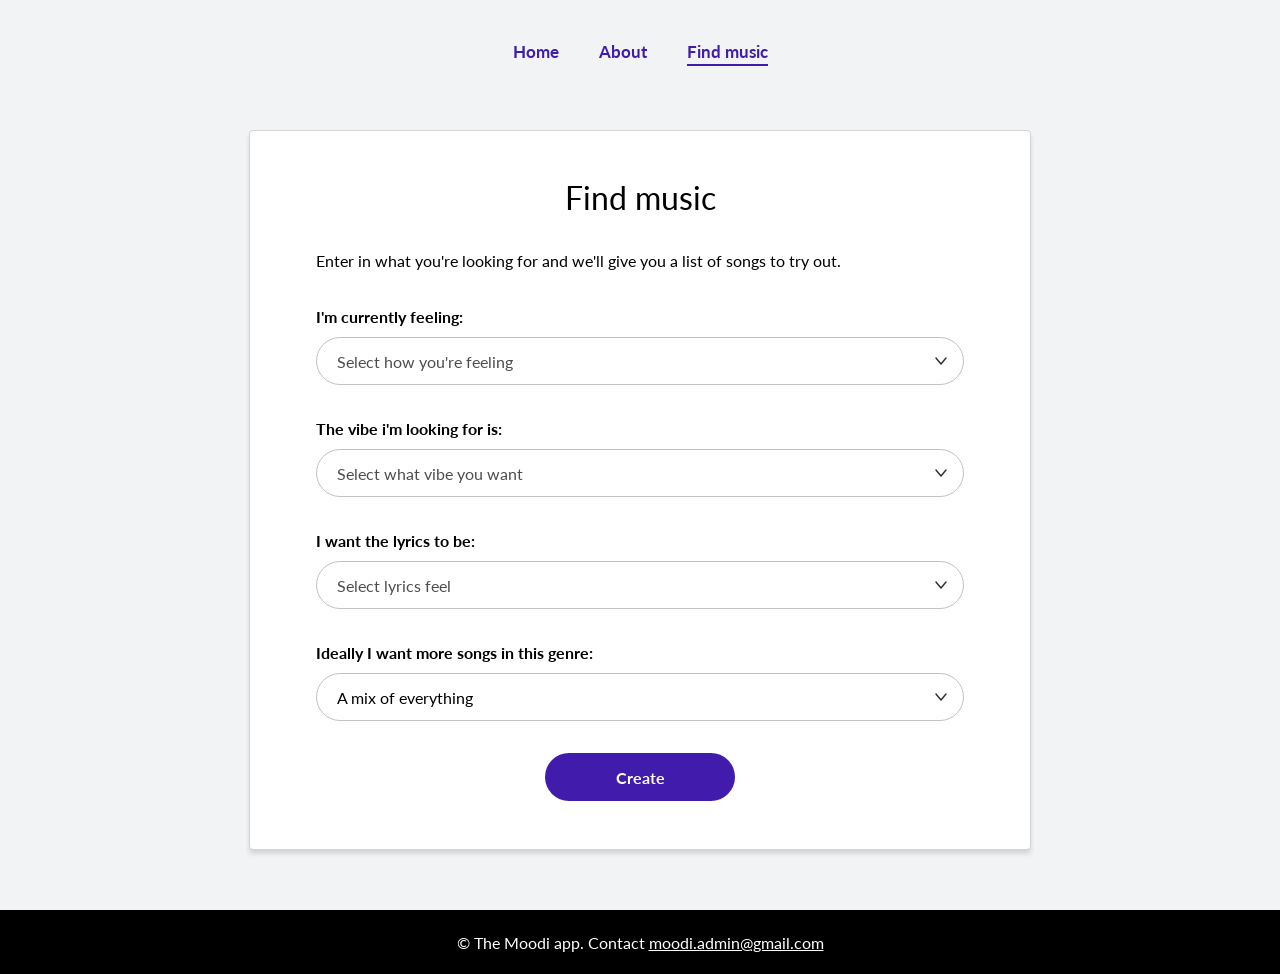
==== quiz.html @ 8cf7c904 "Add files via upload" ====
<!DOCTYPE html>
<html lang="en">
<head>
  <meta charset="UTF-8" />
  <meta name="viewport" content="width=device-width, initial-scale=1.0" />
  <title>Find Music — Moodi</title>
  <link rel="preconnect" href="https://fonts.googleapis.com" />
  <link rel="preconnect" href="https://fonts.gstatic.com" crossorigin />
  <link href="https://fonts.googleapis.com/css2?family=Lato:wght@400;700&display=swap" rel="stylesheet" />
  <link rel="stylesheet" href="css/quiz.css" />
</head>
<body>

  <header>
    <nav>
      <a href="index.html">Home</a>
      <a href="index.html#about">About</a>
      <a href="quiz.html" class="active">Find music</a>
    </nav>
  </header>

  <main>

    <!-- ── Quiz card ── -->
    <div class="card" id="quiz-card">
      <h1 class="card-title">Find music</h1>
      <p class="card-sub">Enter in what you're looking for and we'll give you a list of songs to try out.</p>

      <div class="fields">

        <div class="field">
          <label class="field-label" for="feeling">I'm currently feeling:</label>
          <select class="field-select" id="feeling">
            <option value="" disabled selected>Select how you're feeling</option>
            <option value="happy">Happy</option>
            <option value="sad">Sad</option>
            <option value="energetic">Energetic</option>
            <option value="calm">Calm</option>
            <option value="romantic">Romantic</option>
            <option value="anxious">Anxious</option>
            <option value="nostalgic">Nostalgic</option>
            <option value="angry">Fired Up</option>
            <option value="melancholic">Melancholic</option>
            <option value="confident">Confident</option>
            <option value="lonely">Lonely</option>
          </select>
          <span class="field-error" id="feeling-error">Please select an option</span>
        </div>

        <div class="field">
          <label class="field-label" for="vibe">The vibe i'm looking for is:</label>
          <select class="field-select" id="vibe">
            <option value="" disabled selected>Select what vibe you want</option>
            <option value="chill">Just chill</option>
            <option value="dance">Dance it out</option>
            <option value="focus">Focus / study</option>
            <option value="workout">Workout fuel</option>
            <option value="cry">Have a good cry</option>
            <option value="hype">Get hyped</option>
            <option value="sleep">Wind down / sleep</option>
            <option value="discover">Discover something new</option>
            <option value="throwback">Throwback vibes</option>
            <option value="drive">Late night drive</option>
          </select>
          <span class="field-error" id="vibe-error">Please select an option</span>
        </div>

        <div class="field">
          <label class="field-label" for="lyrics">I want the lyrics to be:</label>
          <select class="field-select" id="lyrics">
            <option value="" disabled selected>Select lyrics feel</option>
            <option value="emotional">Raw &amp; emotional</option>
            <option value="anthemic">Anthemic &amp; sing-along</option>
            <option value="dark">Dark &amp; introspective</option>
            <option value="angry">Angry &amp; aggressive</option>
            <option value="hopeful">Hopeful &amp; uplifting</option>
            <option value="poetic">Poetic &amp; abstract</option>
          </select>
          <span class="field-error" id="lyrics-error">Please select an option</span>
        </div>

        <div class="field">
          <label class="field-label" for="genre">Ideally I want more songs in this genre:</label>
          <select class="field-select selected" id="genre">
            <option value="all" selected>A mix of everything</option>
            <option value="pop_punk">Pop punk</option>
            <option value="emo">Emo</option>
            <option value="metalcore">Metalcore</option>
            <option value="metal">Metal</option>
            <option value="alt_rock">Alt rock</option>
            <option value="emo_pop">Emo pop</option>
          </select>
        </div>

      </div>

      <button class="btn-create" id="btn-create">
        <span class="btn-create-text">Create</span>
        <span class="btn-create-loading" aria-hidden="true">
          <span class="soundbar-bar"></span>
          <span class="soundbar-bar"></span>
          <span class="soundbar-bar"></span>
          <span class="soundbar-bar"></span>
        </span>
      </button>
    </div>

    <!-- ── Results card ── -->
    <div class="results-card" id="results-card">
      <div class="results-header">
        <h2 class="results-title">Your song recommendations</h2>
        <div class="results-sub-group">
          <p class="results-sub">Tap any card to open a song on Spotify</p>
          <div class="results-tags" id="results-tags"></div>
        </div>
      </div>

      <div class="song-grid" id="song-grid"></div>

      <div class="results-actions">
        <button class="btn-back" id="btn-back">← Start over</button>
      </div>
    </div>

  </main>

  <footer>
    <p>© The Moodi app. Contact <a href="mailto:moodi.admin@gmail.com">moodi.admin@gmail.com</a></p>
  </footer>

  <script src="js/quiz.js"></script>
</body>
</html>
---- css/quiz.css ----
*, *::before, *::after { box-sizing: border-box; margin: 0; padding: 0; }

body {
  font-family: 'Lato', sans-serif;
  background: #f2f3f4;
  color: #000;
  min-height: 100vh;
  display: flex;
  flex-direction: column;
}

a { color: inherit; text-decoration: none; }

/* ── Header ── */
header {
  background: #f2f3f4;
  height: 106px;
  display: flex;
  align-items: center;
  justify-content: center;
  flex-shrink: 0;
}

nav {
  display: flex;
  gap: 40px;
  align-items: center;
}

nav a {
  font-size: 17px;
  font-weight: 700;
  color: #411bab;
  border-bottom: 2px solid transparent;
  padding-bottom: 2px;
  transition: border-color 0.2s;
}

nav a:hover { border-bottom-color: #411bab; }
nav a.active { border-bottom-color: #411bab; }

/* ── Main ── */
main {
  flex: 1;
  display: flex;
  align-items: flex-start;
  justify-content: center;
  padding: 24px 24px 60px;
}

/* ── Quiz card ── */
.card {
  background: #fff;
  border: 1px solid #d4d4d4;
  border-radius: 4px;
  box-shadow: 0px 4px 4px rgba(0, 0, 0, 0.12);
  width: 100%;
  max-width: 782px;
  padding: 48px 66px;
  display: flex;
  flex-direction: column;
  align-items: center;
  gap: 32px;
}

.card-title {
  font-size: 32px;
  font-weight: 400;
  color: #000;
  text-align: center;
  line-height: 1.2;
}

.card-sub {
  font-size: 16px;
  font-weight: 400;
  color: #000;
  text-align: left;
  line-height: 1.5;
  width: 100%;
}

/* ── Form fields ── */
.fields {
  display: flex;
  flex-direction: column;
  gap: 32px;
  width: 100%;
}

.field {
  display: flex;
  flex-direction: column;
  gap: 8px;
}

.field-label {
  font-size: 16px;
  font-weight: 700;
  color: #000;
  line-height: 1.5;
}

.field-select {
  width: 100%;
  height: 48px;
  border: 1px solid #c2c2c2;
  border-radius: 9999px;
  background: #fff;
  padding: 0 20px;
  font-family: 'Lato', sans-serif;
  font-size: 16px;
  font-weight: 400;
  color: #4d4d4d;
  appearance: none;
  -webkit-appearance: none;
  background-image: url("data:image/svg+xml,%3Csvg width='12' height='8' viewBox='0 0 12 8' fill='none' xmlns='http://www.w3.org/2000/svg'%3E%3Cpath d='M1 1L6 7L11 1' stroke='%23333' stroke-width='1.5' stroke-linecap='round' stroke-linejoin='round'/%3E%3C/svg%3E");
  background-repeat: no-repeat;
  background-position: right 16px center;
  cursor: pointer;
  transition: border-color 0.2s;
}

.field-select:focus {
  outline: none;
  border-color: #411bab;
}

.field-select.selected { color: #000; }

.field-select.error { border-color: #cf150a; }

.field-error {
  font-size: 17px;
  font-weight: 400;
  color: #cf150a;
  line-height: 1.5;
  display: none;
}

.field-error.visible { display: block; }

/* ── Create button ── */
.btn-create {
  width: 190px;
  height: 48px;
  background: #411bab;
  border: none;
  border-radius: 9999px;
  font-family: 'Lato', sans-serif;
  font-size: 16px;
  font-weight: 700;
  color: #fff;
  cursor: pointer;
  transition: opacity 0.2s;
  display: inline-flex;
  align-items: center;
  justify-content: center;
}

.btn-create:hover { opacity: 0.85; }
.btn-create:disabled { opacity: 1; cursor: not-allowed; }

.btn-create-loading {
  display: none;
  align-items: flex-end;
  gap: 3px;
  height: 22px;
}

.btn-create.loading .btn-create-text { display: none; }
.btn-create.loading .btn-create-loading { display: inline-flex; }
.btn-create.loading { opacity: 1; }

/* ── Soundbar animation ── */
.soundbar-bar {
  width: 3px;
  border-radius: 2px;
  background: #fff;
  transform-origin: bottom;
  animation: soundbar 0.7s ease-in-out infinite alternate;
}

.soundbar-bar:nth-child(1) { height: 10px; animation-delay: 0.00s; }
.soundbar-bar:nth-child(2) { height: 22px; animation-delay: 0.20s; }
.soundbar-bar:nth-child(3) { height: 16px; animation-delay: 0.10s; }
.soundbar-bar:nth-child(4) { height: 20px; animation-delay: 0.30s; }

@keyframes soundbar {
  from { transform: scaleY(0.15); }
  to   { transform: scaleY(1); }
}

/* ── Results card ── */
.results-card {
  background: #fff;
  border: 1px solid #d4d4d4;
  border-radius: 4px;
  box-shadow: 0px 4px 4px rgba(0, 0, 0, 0.12);
  width: 100%;
  max-width: 782px;
  padding: 49px 0;
  display: none;
  flex-direction: column;
  align-items: center;
  gap: 32px;
}

.results-card.visible { display: flex; }

.results-header {
  display: flex;
  flex-direction: column;
  align-items: center;
  gap: 16px;
  text-align: center;
}

.results-title {
  font-size: 32px;
  font-weight: 400;
}

.results-sub-group {
  display: flex;
  flex-direction: column;
  align-items: center;
  gap: 12px;
}

.results-sub {
  font-size: 16px;
  color: #000;
}

.results-tags {
  display: flex;
  gap: 8px;
  flex-wrap: wrap;
  justify-content: center;
}

.results-tag {
  padding: 4px 12px;
  border-radius: 30px;
  font-size: 12px;
  font-weight: 700;
  background: rgba(65, 27, 171, 0.1);
  border: 1px solid rgba(65, 27, 171, 0.3);
  color: #411bab;
}

/* ── Song grid ── */
.song-grid {
  width: 100%;
  display: grid;
  grid-template-columns: 1fr 1fr;
  gap: 10px;
  padding: 0 24px;
}

.song-card {
  display: flex;
  align-items: center;
  gap: 12px;
  padding: 13px;
  border: 1px solid #d4d4d4;
  border-radius: 8px;
  text-decoration: none;
  color: inherit;
  background: #fff;
  transition: all 0.2s;
  min-width: 0;
}

.song-card:hover {
  border-color: #411bab;
  box-shadow: 0 4px 12px rgba(65, 27, 171, 0.12);
  transform: translateY(-1px);
}

.song-num {
  font-size: 11px;
  font-weight: 700;
  color: #c2c2c2;
  min-width: 18px;
}

.song-art {
  width: 40px;
  height: 40px;
  border-radius: 6px;
  background: #f2f3f4;
  display: flex;
  align-items: center;
  justify-content: center;
  font-size: 18px;
  flex-shrink: 0;
  overflow: hidden;
}

.song-art img {
  width: 100%;
  height: 100%;
  object-fit: cover;
  display: block;
}

.song-info { flex: 1; min-width: 0; }

.song-title {
  font-size: 13px;
  font-weight: 700;
  white-space: nowrap;
  overflow: hidden;
  text-overflow: ellipsis;
  margin-bottom: 2px;
}

.song-artist {
  font-size: 11px;
  color: #4d4d4d;
  white-space: nowrap;
  overflow: hidden;
  text-overflow: ellipsis;
}

.spotify-btn {
  width: 26px;
  height: 26px;
  border-radius: 50%;
  background: #1DB954;
  display: flex;
  align-items: center;
  justify-content: center;
  flex-shrink: 0;
}

.spotify-btn svg { width: 13px; height: 13px; fill: #000; }

.results-actions {
  display: flex;
  gap: 12px;
  align-items: center;
}

.btn-back {
  height: 48px;
  padding: 0 24px;
  border: 1px solid #411bab;
  border-radius: 9999px;
  background: #fff;
  font-family: 'Lato', sans-serif;
  font-size: 16px;
  font-weight: 700;
  color: #411bab;
  cursor: pointer;
  transition: background 0.2s, color 0.2s;
}

.btn-back:hover { background: #411bab; color: #fff; }

/* ── Footer ── */
footer {
  background: #000;
  height: 64px;
  display: flex;
  align-items: center;
  justify-content: center;
  font-size: 16px;
  font-weight: 400;
  color: #fff;
  text-align: center;
  flex-shrink: 0;
}

footer a { color: #fff; text-decoration: underline; }

/* ── Mobile ── */
@media (max-width: 767px) {
  .card { padding: 32px 24px; }

  .btn-create { width: 100%; }

  .song-grid { grid-template-columns: 1fr; }

  .results-actions {
    width: 100%;
    padding: 0 24px;
    flex-direction: column;
  }

  .btn-back {
    width: 100%;
    justify-content: center;
  }
}
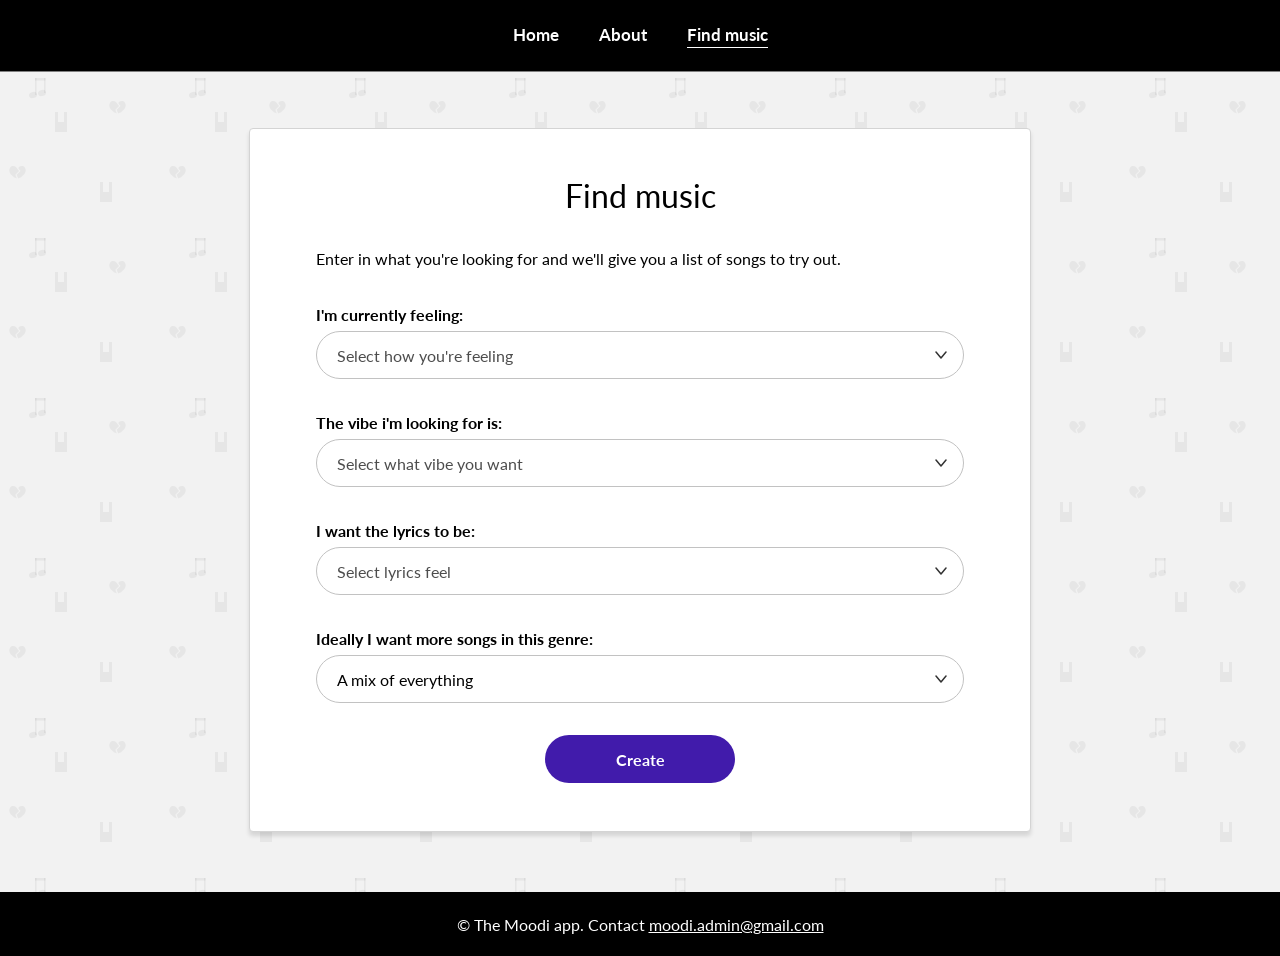
==== commit 44a8b3a3: "Add files via upload Added up new backgrounds, nav changes and error states" ====
--- a/quiz.html
+++ b/quiz.html
@@ -7,6 +7,7 @@
   <link rel="preconnect" href="https://fonts.googleapis.com" />
   <link rel="preconnect" href="https://fonts.gstatic.com" crossorigin />
   <link href="https://fonts.googleapis.com/css2?family=Lato:wght@400;700&display=swap" rel="stylesheet" />
+  <link rel="icon" href="data:image/svg+xml,<svg xmlns='http://www.w3.org/2000/svg' viewBox='0 0 100 100'><text y='.9em' font-size='90'>🎧</text></svg>" />
   <link rel="stylesheet" href="css/quiz.css" />
 </head>
 <body>
@@ -44,7 +45,7 @@
             <option value="confident">Confident</option>
             <option value="lonely">Lonely</option>
           </select>
-          <span class="field-error" id="feeling-error">Please select an option</span>
+          <span class="field-error" id="feeling-error">💔 Please select an option</span>
         </div>
 
         <div class="field">
@@ -62,7 +63,7 @@
             <option value="throwback">Throwback vibes</option>
             <option value="drive">Late night drive</option>
           </select>
-          <span class="field-error" id="vibe-error">Please select an option</span>
+          <span class="field-error" id="vibe-error">💔 Please select an option</span>
         </div>
 
         <div class="field">
@@ -76,7 +77,7 @@
             <option value="hopeful">Hopeful &amp; uplifting</option>
             <option value="poetic">Poetic &amp; abstract</option>
           </select>
-          <span class="field-error" id="lyrics-error">Please select an option</span>
+          <span class="field-error" id="lyrics-error">💔 Please select an option</span>
         </div>
 
         <div class="field">
@@ -119,6 +120,15 @@
 
       <div class="results-actions">
         <button class="btn-back" id="btn-back">← Start over</button>
+        <button class="btn-refresh" id="btn-refresh">
+          <span class="btn-refresh-text"><span class="refresh-icon">↻</span> Refresh list</span>
+          <span class="btn-refresh-loading" aria-hidden="true">
+            <span class="soundbar-bar"></span>
+            <span class="soundbar-bar"></span>
+            <span class="soundbar-bar"></span>
+            <span class="soundbar-bar"></span>
+          </span>
+        </button>
       </div>
     </div>
 
--- a/css/quiz.css
+++ b/css/quiz.css
@@ -2,7 +2,9 @@
 
 body {
   font-family: 'Lato', sans-serif;
-  background: #f2f3f4;
+  background-color: #f2f2f2;
+  background-image: url("data:image/svg+xml,%3Csvg xmlns='http://www.w3.org/2000/svg' width='160' height='160'%3E%3Cg transform='translate(10,5) scale(0.75)' fill='black' fill-opacity='0.05'%3E%3Cpath d='M9,4 C7,1 2,0 0,4 C-2,8 0,12 4,15 C6,17 8,17 9,18 L7,13 L12,8 Z'/%3E%3Cpath d='M11,4 L14,8 L9,13 L11,18 C12,17 14,17 16,15 C20,12 22,8 20,4 C18,0 13,1 11,4 Z'/%3E%3C/g%3E%3Cg transform='translate(100,22)' fill='black' fill-opacity='0.05'%3E%3Cpath d='M0,20 L0,0 L3,0 L3,10 L9,10 L9,0 L12,0 L12,20 Z'/%3E%3C/g%3E%3Cg transform='translate(28,75)' fill='black' fill-opacity='0.05'%3E%3Crect x='7' y='3' width='10.5' height='2.5'/%3E%3Crect x='7' y='3' width='1.5' height='17'/%3E%3Crect x='16' y='3' width='1.5' height='15'/%3E%3Cellipse cx='5' cy='20' rx='4' ry='3' transform='rotate(-20 5 20)'/%3E%3Cellipse cx='14' cy='18' rx='4' ry='3' transform='rotate(-20 14 18)'/%3E%3C/g%3E%3Cg transform='translate(110,100) scale(0.75)' fill='black' fill-opacity='0.05'%3E%3Cpath d='M9,4 C7,1 2,0 0,4 C-2,8 0,12 4,15 C6,17 8,17 9,18 L7,13 L12,8 Z'/%3E%3Cpath d='M11,4 L14,8 L9,13 L11,18 C12,17 14,17 16,15 C20,12 22,8 20,4 C18,0 13,1 11,4 Z'/%3E%3C/g%3E%3Cg transform='translate(55,112)' fill='black' fill-opacity='0.05'%3E%3Cpath d='M0,20 L0,0 L3,0 L3,10 L9,10 L9,0 L12,0 L12,20 Z'/%3E%3C/g%3E%3C/svg%3E");
+  background-size: 160px 160px;
   color: #000;
   min-height: 100vh;
   display: flex;
@@ -13,12 +15,13 @@
 
 /* ── Header ── */
 header {
-  background: #f2f3f4;
-  height: 106px;
+  background: #000;
+  height: 72px;
   display: flex;
   align-items: center;
   justify-content: center;
   flex-shrink: 0;
+  border-bottom: 1px solid rgba(255, 255, 255, 0.5);
 }
 
 nav {
@@ -30,14 +33,14 @@
 nav a {
   font-size: 17px;
   font-weight: 700;
-  color: #411bab;
-  border-bottom: 2px solid transparent;
+  color: #fff;
+  border-bottom: 1px solid transparent;
   padding-bottom: 2px;
   transition: border-color 0.2s;
 }
 
-nav a:hover { border-bottom-color: #411bab; }
-nav a.active { border-bottom-color: #411bab; }
+nav a:hover { border-bottom-color: #fff; }
+nav a.active { border-bottom-color: #fff; }
 
 /* ── Main ── */
 main {
@@ -45,7 +48,7 @@
   display: flex;
   align-items: flex-start;
   justify-content: center;
-  padding: 24px 24px 60px;
+  padding: 56px 24px 60px;
 }
 
 /* ── Quiz card ── */
@@ -91,7 +94,7 @@
 .field {
   display: flex;
   flex-direction: column;
-  gap: 8px;
+  gap: 4px;
 }
 
 .field-label {
@@ -131,7 +134,7 @@
 .field-select.error { border-color: #cf150a; }
 
 .field-error {
-  font-size: 17px;
+  font-size: 16px;
   font-weight: 400;
   color: #cf150a;
   line-height: 1.5;
@@ -360,6 +363,45 @@
 
 .btn-back:hover { background: #411bab; color: #fff; }
 
+.btn-refresh {
+  height: 48px;
+  padding: 0 24px;
+  border: 1px solid #411bab;
+  border-radius: 9999px;
+  background: #fff;
+  font-family: 'Lato', sans-serif;
+  font-size: 16px;
+  font-weight: 700;
+  color: #411bab;
+  cursor: pointer;
+  transition: background 0.2s, color 0.2s;
+  display: inline-flex;
+  align-items: center;
+  justify-content: center;
+  min-width: 152px;
+}
+
+.btn-refresh:hover { background: #411bab; color: #fff; }
+.btn-refresh:disabled { cursor: not-allowed; }
+
+.btn-refresh-loading {
+  display: none;
+  align-items: flex-end;
+  gap: 3px;
+  height: 22px;
+}
+
+.btn-refresh.loading .btn-refresh-text { display: none; }
+.btn-refresh.loading .btn-refresh-loading { display: inline-flex; }
+.btn-refresh.loading { background: #fff; color: #411bab; }
+.btn-refresh.loading .soundbar-bar { background: #411bab; }
+
+.refresh-icon {
+  font-weight: 400;
+  font-size: 19px;
+  line-height: 1;
+}
+
 /* ── Footer ── */
 footer {
   background: #000;
@@ -390,7 +432,8 @@
     flex-direction: column;
   }
 
-  .btn-back {
+  .btn-back,
+  .btn-refresh {
     width: 100%;
     justify-content: center;
   }
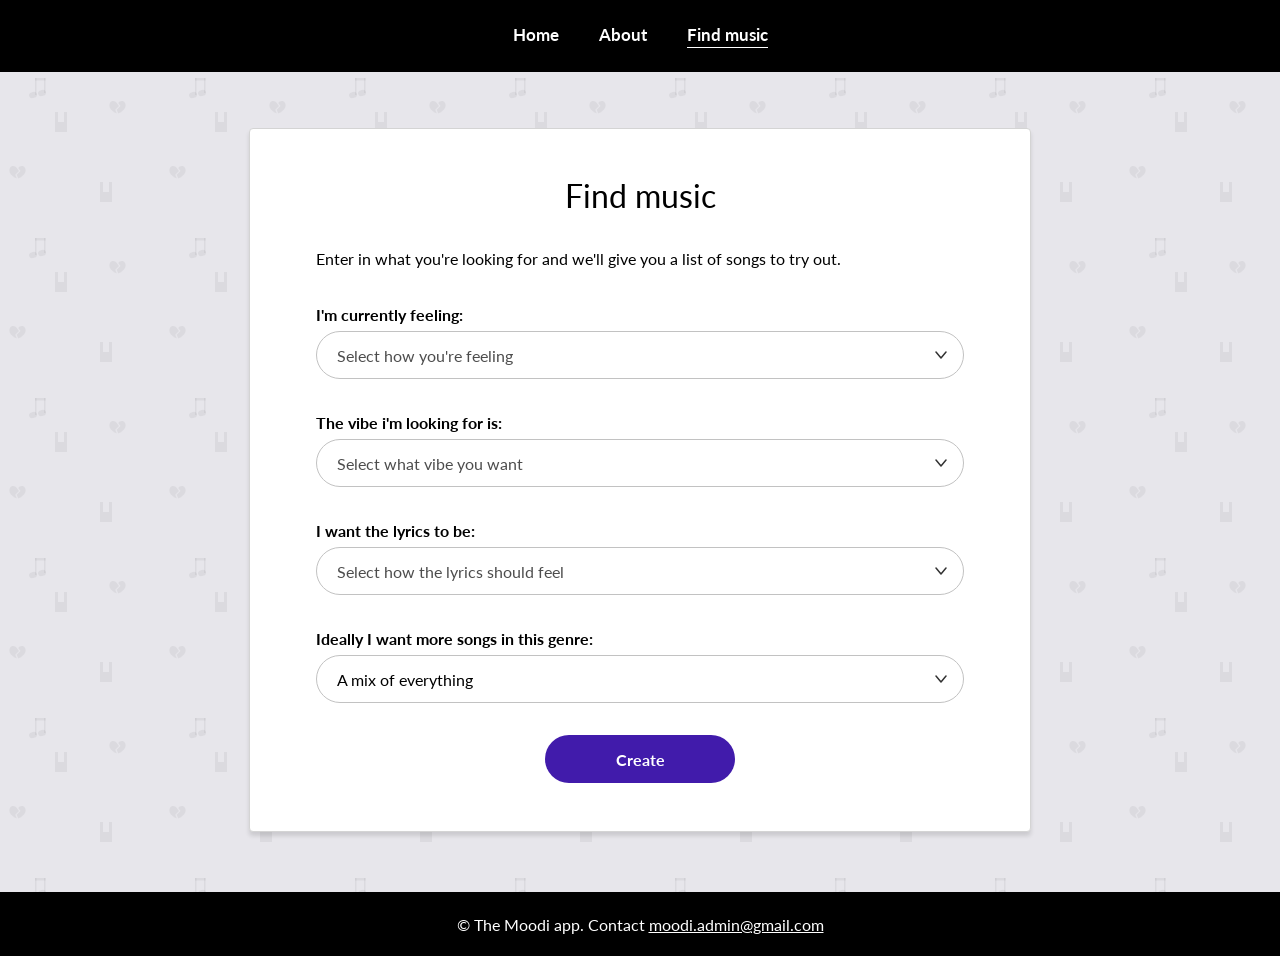
==== commit 0119bf9e: "Add files via upload" ====
--- a/quiz.html
+++ b/quiz.html
@@ -69,7 +69,7 @@
         <div class="field">
           <label class="field-label" for="lyrics">I want the lyrics to be:</label>
           <select class="field-select" id="lyrics">
-            <option value="" disabled selected>Select lyrics feel</option>
+            <option value="" disabled selected>Select how the lyrics should feel</option>
             <option value="emotional">Raw &amp; emotional</option>
             <option value="anthemic">Anthemic &amp; sing-along</option>
             <option value="dark">Dark &amp; introspective</option>
@@ -109,7 +109,7 @@
     <!-- ── Results card ── -->
     <div class="results-card" id="results-card">
       <div class="results-header">
-        <h2 class="results-title">Your song recommendations</h2>
+        <h2 class="results-title">Recommended songs</h2>
         <div class="results-sub-group">
           <p class="results-sub">Tap any card to open a song on Spotify</p>
           <div class="results-tags" id="results-tags"></div>
@@ -139,5 +139,6 @@
   </footer>
 
   <script src="js/quiz.js"></script>
+  <script src="https://mcp.figma.com/mcp/html-to-design/capture.js" async></script>
 </body>
 </html>
--- a/css/quiz.css
+++ b/css/quiz.css
@@ -2,7 +2,7 @@
 
 body {
   font-family: 'Lato', sans-serif;
-  background-color: #f2f2f2;
+  background-color: #E7E6EB;
   background-image: url("data:image/svg+xml,%3Csvg xmlns='http://www.w3.org/2000/svg' width='160' height='160'%3E%3Cg transform='translate(10,5) scale(0.75)' fill='black' fill-opacity='0.05'%3E%3Cpath d='M9,4 C7,1 2,0 0,4 C-2,8 0,12 4,15 C6,17 8,17 9,18 L7,13 L12,8 Z'/%3E%3Cpath d='M11,4 L14,8 L9,13 L11,18 C12,17 14,17 16,15 C20,12 22,8 20,4 C18,0 13,1 11,4 Z'/%3E%3C/g%3E%3Cg transform='translate(100,22)' fill='black' fill-opacity='0.05'%3E%3Cpath d='M0,20 L0,0 L3,0 L3,10 L9,10 L9,0 L12,0 L12,20 Z'/%3E%3C/g%3E%3Cg transform='translate(28,75)' fill='black' fill-opacity='0.05'%3E%3Crect x='7' y='3' width='10.5' height='2.5'/%3E%3Crect x='7' y='3' width='1.5' height='17'/%3E%3Crect x='16' y='3' width='1.5' height='15'/%3E%3Cellipse cx='5' cy='20' rx='4' ry='3' transform='rotate(-20 5 20)'/%3E%3Cellipse cx='14' cy='18' rx='4' ry='3' transform='rotate(-20 14 18)'/%3E%3C/g%3E%3Cg transform='translate(110,100) scale(0.75)' fill='black' fill-opacity='0.05'%3E%3Cpath d='M9,4 C7,1 2,0 0,4 C-2,8 0,12 4,15 C6,17 8,17 9,18 L7,13 L12,8 Z'/%3E%3Cpath d='M11,4 L14,8 L9,13 L11,18 C12,17 14,17 16,15 C20,12 22,8 20,4 C18,0 13,1 11,4 Z'/%3E%3C/g%3E%3Cg transform='translate(55,112)' fill='black' fill-opacity='0.05'%3E%3Cpath d='M0,20 L0,0 L3,0 L3,10 L9,10 L9,0 L12,0 L12,20 Z'/%3E%3C/g%3E%3C/svg%3E");
   background-size: 160px 160px;
   color: #000;
@@ -21,7 +21,6 @@
   align-items: center;
   justify-content: center;
   flex-shrink: 0;
-  border-bottom: 1px solid rgba(255, 255, 255, 0.5);
 }
 
 nav {
@@ -124,6 +123,10 @@
   transition: border-color 0.2s;
 }
 
+.field-select:hover {
+  border-color: #7F7F7F;
+}
+
 .field-select:focus {
   outline: none;
   border-color: #411bab;
@@ -277,9 +280,15 @@
 }
 
 .song-card:hover {
-  border-color: #411bab;
+  border-color: #7F7F7F;
   box-shadow: 0 4px 12px rgba(65, 27, 171, 0.12);
   transform: translateY(-1px);
+}
+
+.song-card:focus {
+  outline: none;
+  border-color: #411bab;
+  box-shadow: 0 0 0 2px rgba(65, 27, 171, 0.3);
 }
 
 .song-num {
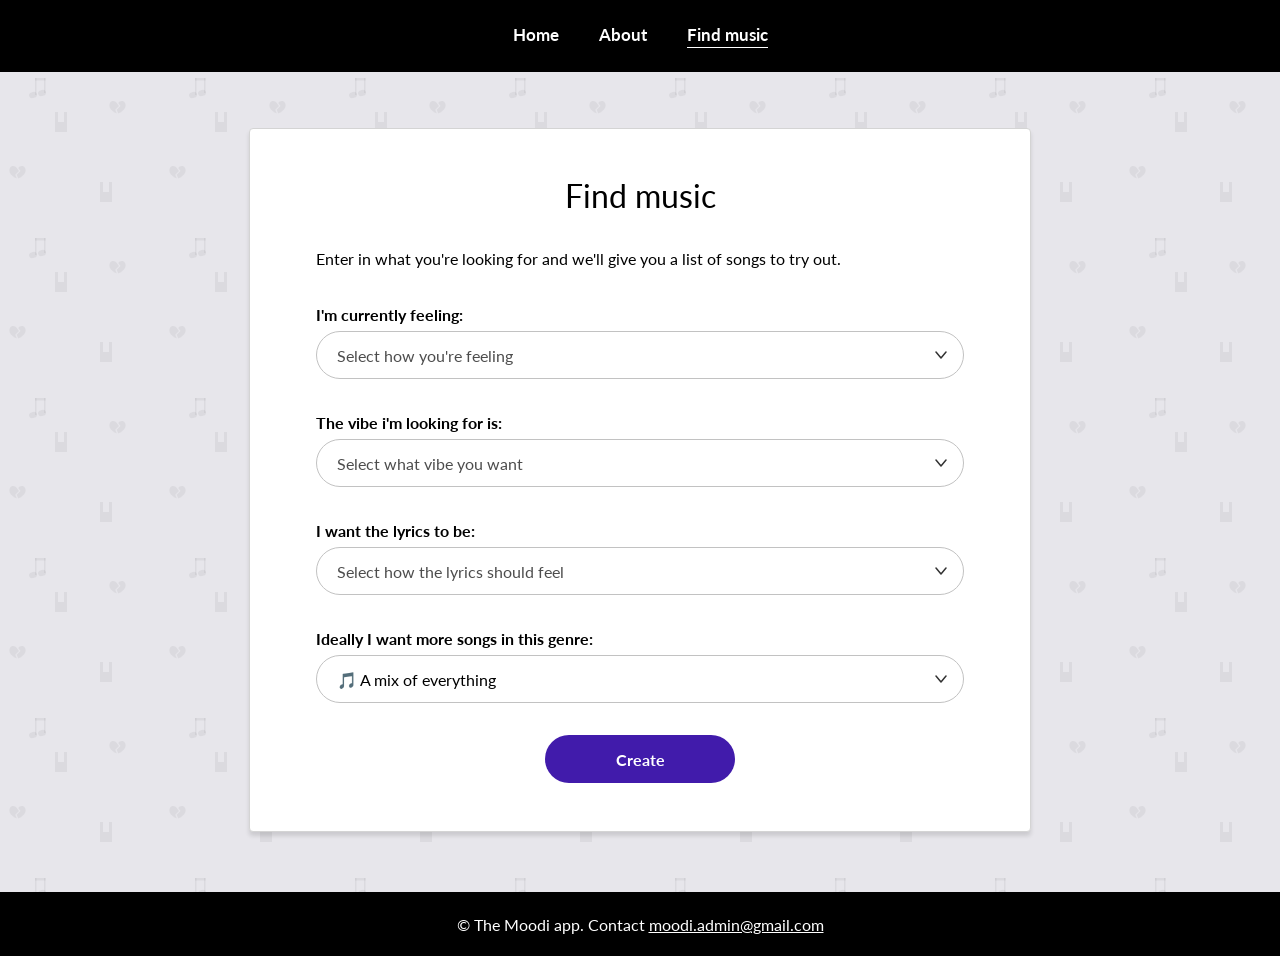
==== commit 3198c819: "Add files via upload Added new emojis and colour and nav changes" ====
--- a/quiz.html
+++ b/quiz.html
@@ -33,17 +33,17 @@
           <label class="field-label" for="feeling">I'm currently feeling:</label>
           <select class="field-select" id="feeling">
             <option value="" disabled selected>Select how you're feeling</option>
-            <option value="happy">Happy</option>
-            <option value="sad">Sad</option>
-            <option value="energetic">Energetic</option>
-            <option value="calm">Calm</option>
-            <option value="romantic">Romantic</option>
-            <option value="anxious">Anxious</option>
-            <option value="nostalgic">Nostalgic</option>
-            <option value="angry">Fired Up</option>
-            <option value="melancholic">Melancholic</option>
-            <option value="confident">Confident</option>
-            <option value="lonely">Lonely</option>
+            <option value="happy">😊 Happy</option>
+            <option value="sad">😢 Sad</option>
+            <option value="energetic">⚡ Energetic</option>
+            <option value="calm">😌 Calm</option>
+            <option value="romantic">💕 Romantic</option>
+            <option value="anxious">😰 Anxious</option>
+            <option value="nostalgic">🎞️ Nostalgic</option>
+            <option value="angry">🔥 Fired Up</option>
+            <option value="melancholic">🌧️ Melancholic</option>
+            <option value="confident">💪 Confident</option>
+            <option value="lonely">🌙 Lonely</option>
           </select>
           <span class="field-error" id="feeling-error">💔 Please select an option</span>
         </div>
@@ -52,16 +52,16 @@
           <label class="field-label" for="vibe">The vibe i'm looking for is:</label>
           <select class="field-select" id="vibe">
             <option value="" disabled selected>Select what vibe you want</option>
-            <option value="chill">Just chill</option>
-            <option value="dance">Dance it out</option>
-            <option value="focus">Focus / study</option>
-            <option value="workout">Workout fuel</option>
-            <option value="cry">Have a good cry</option>
-            <option value="hype">Get hyped</option>
-            <option value="sleep">Wind down / sleep</option>
-            <option value="discover">Discover something new</option>
-            <option value="throwback">Throwback vibes</option>
-            <option value="drive">Late night drive</option>
+            <option value="chill">😎 Just chill</option>
+            <option value="dance">🕺 Dance it out</option>
+            <option value="focus">🎯 Focus / study</option>
+            <option value="workout">🏋️ Workout fuel</option>
+            <option value="cry">😭 Have a good cry</option>
+            <option value="hype">🤘 Get hyped</option>
+            <option value="sleep">😴 Wind down / sleep</option>
+            <option value="discover">🔍 Discover something new</option>
+            <option value="throwback">⏮️ Throwback vibes</option>
+            <option value="drive">🚗 Late night drive</option>
           </select>
           <span class="field-error" id="vibe-error">💔 Please select an option</span>
         </div>
@@ -70,12 +70,12 @@
           <label class="field-label" for="lyrics">I want the lyrics to be:</label>
           <select class="field-select" id="lyrics">
             <option value="" disabled selected>Select how the lyrics should feel</option>
-            <option value="emotional">Raw &amp; emotional</option>
-            <option value="anthemic">Anthemic &amp; sing-along</option>
-            <option value="dark">Dark &amp; introspective</option>
-            <option value="angry">Angry &amp; aggressive</option>
-            <option value="hopeful">Hopeful &amp; uplifting</option>
-            <option value="poetic">Poetic &amp; abstract</option>
+            <option value="emotional">💔 Raw &amp; emotional</option>
+            <option value="anthemic">🎤 Anthemic &amp; sing-along</option>
+            <option value="dark">🖤 Dark &amp; introspective</option>
+            <option value="angry">😤 Angry &amp; aggressive</option>
+            <option value="hopeful">✨ Hopeful &amp; uplifting</option>
+            <option value="poetic">🖋️ Poetic &amp; abstract</option>
           </select>
           <span class="field-error" id="lyrics-error">💔 Please select an option</span>
         </div>
@@ -83,13 +83,13 @@
         <div class="field">
           <label class="field-label" for="genre">Ideally I want more songs in this genre:</label>
           <select class="field-select selected" id="genre">
-            <option value="all" selected>A mix of everything</option>
-            <option value="pop_punk">Pop punk</option>
-            <option value="emo">Emo</option>
-            <option value="metalcore">Metalcore</option>
-            <option value="metal">Metal</option>
-            <option value="alt_rock">Alt rock</option>
-            <option value="emo_pop">Emo pop</option>
+            <option value="all" selected>🎵 A mix of everything</option>
+            <option value="pop_punk">🎸 Pop punk</option>
+            <option value="emo">🖤 Emo</option>
+            <option value="metalcore">🤘 Metalcore</option>
+            <option value="metal">🔥 Metal</option>
+            <option value="alt_rock">🎶 Alt rock</option>
+            <option value="emo_pop">💜 Emo pop</option>
           </select>
         </div>
 
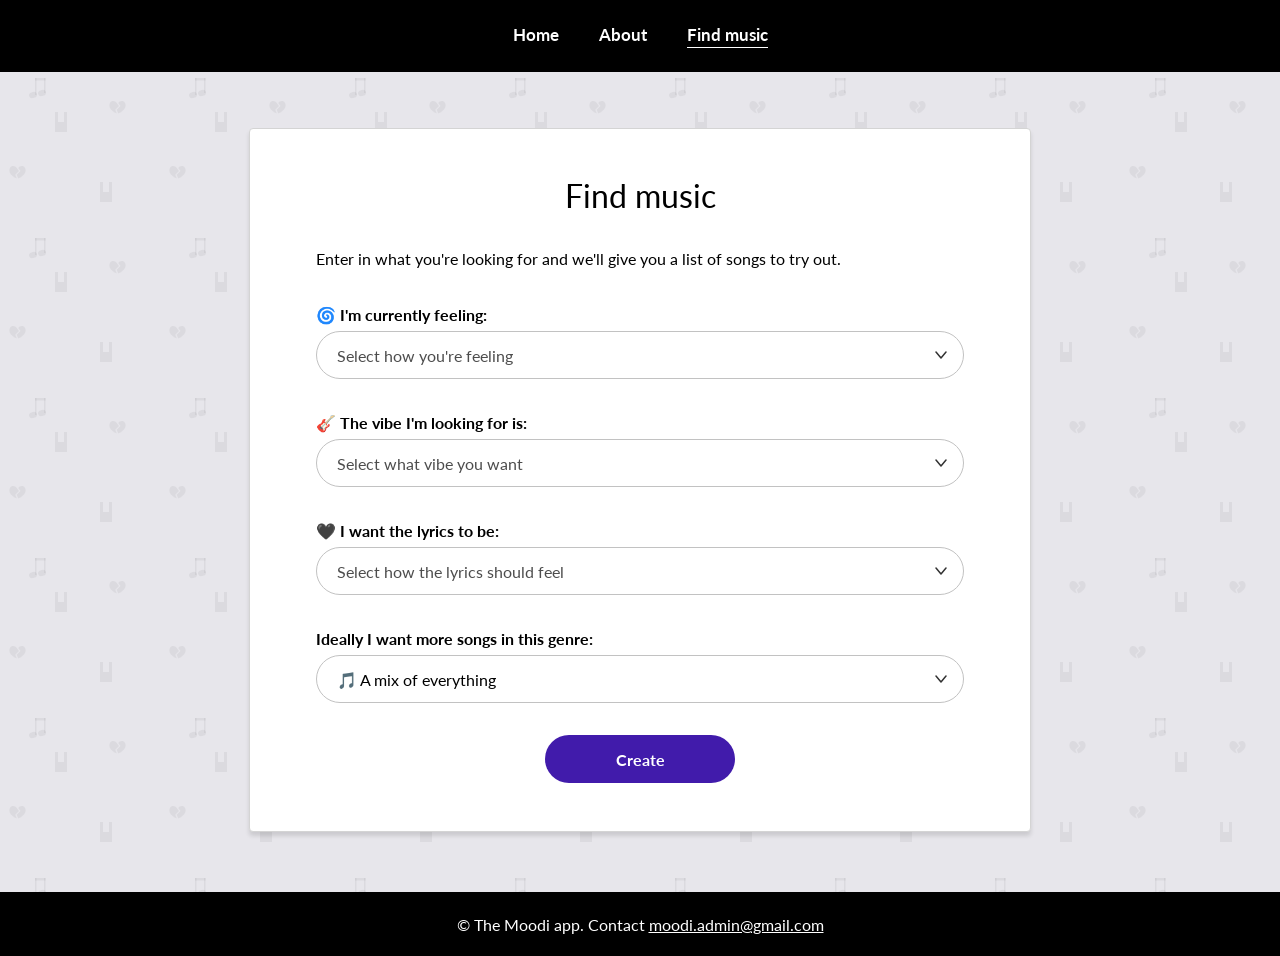
==== commit bf317485: "Add files via upload added new fade in animations" ====
--- a/quiz.html
+++ b/quiz.html
@@ -30,7 +30,7 @@
       <div class="fields">
 
         <div class="field">
-          <label class="field-label" for="feeling">I'm currently feeling:</label>
+          <label class="field-label" for="feeling">🌀 I'm currently feeling:</label>
           <select class="field-select" id="feeling">
             <option value="" disabled selected>Select how you're feeling</option>
             <option value="happy">😊 Happy</option>
@@ -49,7 +49,7 @@
         </div>
 
         <div class="field">
-          <label class="field-label" for="vibe">The vibe i'm looking for is:</label>
+          <label class="field-label" for="vibe">🎸 The vibe I'm looking for is:</label>
           <select class="field-select" id="vibe">
             <option value="" disabled selected>Select what vibe you want</option>
             <option value="chill">😎 Just chill</option>
@@ -67,7 +67,7 @@
         </div>
 
         <div class="field">
-          <label class="field-label" for="lyrics">I want the lyrics to be:</label>
+          <label class="field-label" for="lyrics">🖤 I want the lyrics to be:</label>
           <select class="field-select" id="lyrics">
             <option value="" disabled selected>Select how the lyrics should feel</option>
             <option value="emotional">💔 Raw &amp; emotional</option>
@@ -97,11 +97,12 @@
 
       <button class="btn-create" id="btn-create">
         <span class="btn-create-text">Create</span>
-        <span class="btn-create-loading" aria-hidden="true">
+        <span class="btn-create-loading">
           <span class="soundbar-bar"></span>
           <span class="soundbar-bar"></span>
           <span class="soundbar-bar"></span>
           <span class="soundbar-bar"></span>
+          <span class="loading-text">Searching...</span>
         </span>
       </button>
     </div>
@@ -122,11 +123,12 @@
         <button class="btn-back" id="btn-back">← Start over</button>
         <button class="btn-refresh" id="btn-refresh">
           <span class="btn-refresh-text"><span class="refresh-icon">↻</span> Refresh list</span>
-          <span class="btn-refresh-loading" aria-hidden="true">
+          <span class="btn-refresh-loading">
             <span class="soundbar-bar"></span>
             <span class="soundbar-bar"></span>
             <span class="soundbar-bar"></span>
             <span class="soundbar-bar"></span>
+            <span class="loading-text">Searching...</span>
           </span>
         </button>
       </div>
--- a/css/quiz.css
+++ b/css/quiz.css
@@ -174,6 +174,13 @@
   height: 22px;
 }
 
+.loading-text {
+  align-self: center;
+  margin-left: 8px;
+  font-size: 16px;
+  font-weight: 700;
+}
+
 .btn-create.loading .btn-create-text { display: none; }
 .btn-create.loading .btn-create-loading { display: inline-flex; }
 .btn-create.loading { opacity: 1; }
@@ -185,6 +192,7 @@
   background: #fff;
   transform-origin: bottom;
   animation: soundbar 0.7s ease-in-out infinite alternate;
+  opacity: 0.5;
 }
 
 .soundbar-bar:nth-child(1) { height: 10px; animation-delay: 0.00s; }
